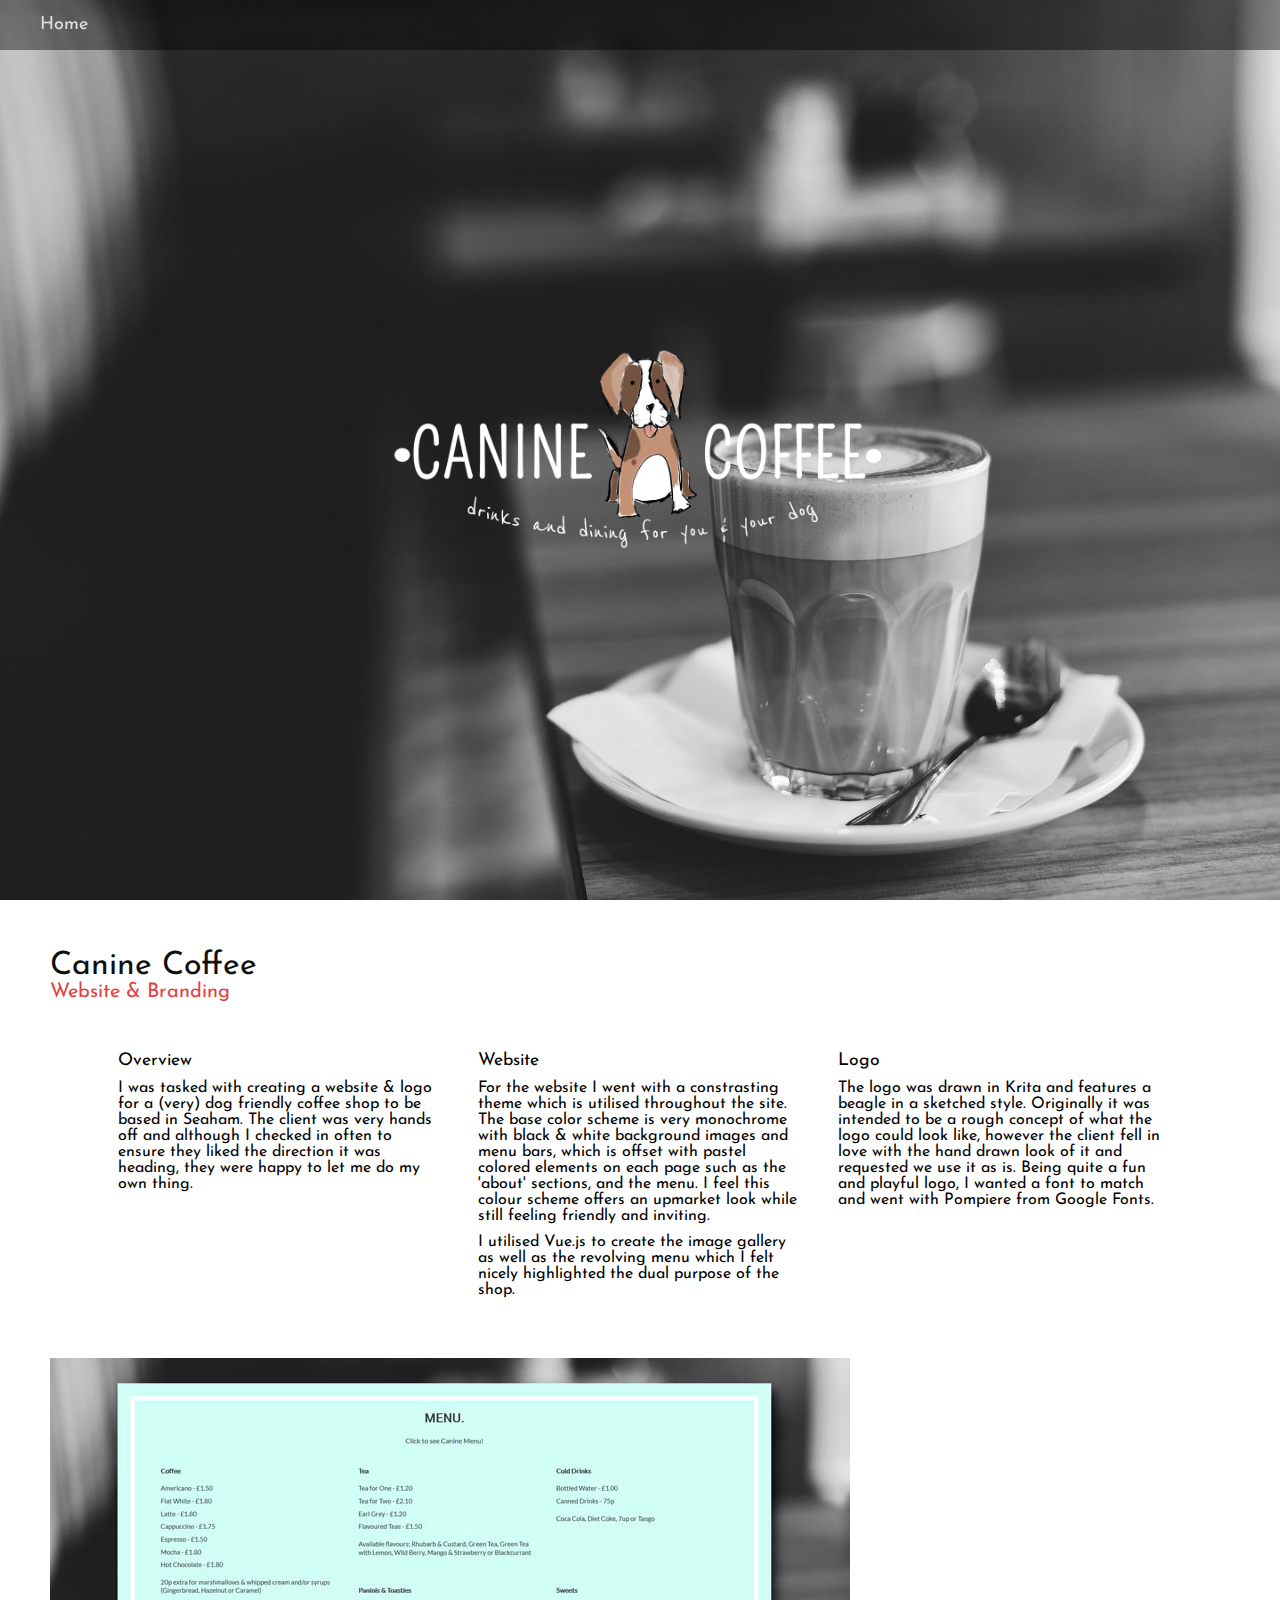
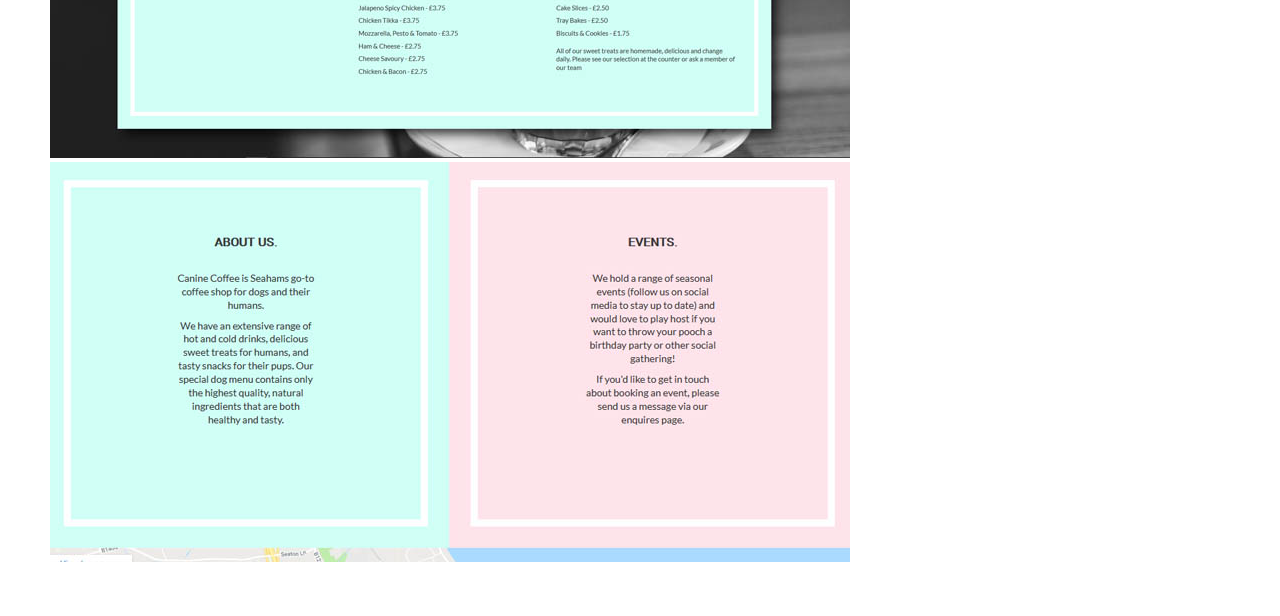
==== cc-info.html @ cc007425 "first commit completed" ====
<!DOCTYPE html>
<html>

<head>
  <title>Sean Nattress | Front End Dev</title>
  <link rel="stylesheet" type="text/css" href="css/reset.css">
  <link rel="stylesheet" type="text/css" href="css/style2.css">
  <link href="https://fonts.googleapis.com/css?family=Josefin+Sans|Oleo+Script" rel="stylesheet"> 
  <link rel="stylesheet" href="https://use.fontawesome.com/releases/v5.0.13/css/all.css" integrity="sha384-DNOHZ68U8hZfKXOrtjWvjxusGo9WQnrNx2sqG0tfsghAvtVlRW3tvkXWZh58N9jp" crossorigin="anonymous">
</head>

<body>
  <div class="paralax">
      <nav class="navbar">
        <span id="navbar-toggle">
          <i class="fas fa-bars"></i>
        </span>
        <ul class="main-nav">
          <li><a href="index.html" class="nav-links">Home</a></li>
        </ul>
      </nav>
    <img src="img/cc_banner_white.png" class="logo">
  </div>

  <div class="grid">
    <h1 class="header">Canine Coffee</h1>
    <h2 class="sub-header">Website & Branding</h2>
    <div class="intro">
        <div class="intro_section">
            <h3>Overview</h3>
            <p>I was tasked with creating a website & logo for a (very) dog friendly coffee shop to be based in Seaham. The client was very hands off and although I checked in often to ensure they liked the direction it was heading, they were happy to let me do my own thing.</p>
        </div>
        <div class="intro_section">
                <h3>Website</h3>
                <p>For the website I went with a constrasting theme which is utilised throughout the site. The base color scheme is very monochrome with black & white background images and menu bars, which is offset with pastel colored elements on each page such as the 'about' sections, and the menu. I feel this colour scheme offers an upmarket look while still feeling friendly and inviting.</p>
                <p>I utilised Vue.js to create the image gallery as well as the revolving menu which I felt nicely highlighted the dual purpose of the shop.</p>
            </div>
        <div class="intro_section">
            <h3>Logo</h3>
            <p>The logo was drawn in Krita and features a beagle in a sketched style. Originally it was intended to be a rough concept of what the logo could look like, however the client fell in love with the hand drawn look of it and requested we use it as is. Being quite a fun and playful logo, I wanted a font to match and went with Pompiere from Google Fonts.</p>
        </div>
    </div>
    <div class="images">
            <img src="img/cc-snippet1.jpg">
            <img src="img/cc-snippet2.jpg">
        </div>
  </div>
<script src="javascript/scripts.js"></script>
</body>
</html>
---- css/style2.css ----
* {
  box-sizing: border-box;
  padding: 0;
  margin: 0;
 }

 body {
   font-family:  'Josefin Sans', sans-serif;
   max-width: 1800px;
   width: 100%;
   margin: 0 auto;
 }

/* navbar */
/* mobile */

.nav-links,
#logo {
  text-decoration: none;
  color: rgba(255, 255, 255, 0.8);
}

.navbar {
  font-size: 18px;
  padding-bottom: 10px;
  position: relative;
  top: 0;
  background-color: rgba(0, 0, 0, 0);
}

.main-nav {
  list-style-type: none;
  display: none;
  flex-direction: column;
  background-color: rgba(0, 0, 0, 0.616);
}

.main-nav li {
  text-align: center;
  margin: 15px auto;
}

.main-nav li:first-of-type {
  margin-top: 50px;
}

#logo {
  display: inline-block;
  font-size: 22px;
  margin-top: 10px;
  margin-left: 20px;
}

#navbar-toggle {
  position: absolute;
  top: 10px;
  left: 50%;
  transform: translateX(-50%);

  cursor: pointer;
  color: rgba(255,255,255,0.8);
  font-size: 24px;
}

/* desktop */

@media all and (min-width: 768px) {

  #navbar-toggle {
    display: none;
  }

  .navbar {
  display: flex;
  position: fixed;
  background-color: rgba(0, 0, 0, 0.418);
  width: 100%;
  max-width: 1800px;
  justify-content: space-between;
  padding-bottom: 0px;
  height: 50px;
  align-items: center;
  z-index: 10;
 }

 .main-nav {
  display: flex !important;
  margin-right: 80px;
  flex-direction: row;
  justify-content: flex-end;
  background-color: rgba(0, 0, 0, 0);
 }

 .main-nav li {
  margin: 0;
 }

 .main-nav li:first-of-type {
  margin-top: 0px;
}

 .nav-links {
  margin-left: 40px;
 }

 #logo {
   margin-top: 0;
 }

 #logo:hover,
 .nav-links:hover {
  color: rgba(255,255,255,1);
  cursor: pointer;
 }
}


/* Paralax Background */

.paralax {
  position: relative;
  background-image: url('../img/coffee_bw.jpg');
  height: 100vh;
  max-width: 1800px;
  margin: 0 auto;
  background-attachment: fixed;
  background-position: center;
  background-repeat: no-repeat;
  background-size: cover;
}

.logo {
  max-width: 500px;
  width:80%;
  position: absolute;
  top: 50%; left: 50%;
  transform: translate(-50%, -50%);
}

/* tiles & overlays */

.grid {
    padding: 50px;
}

.header {
    font-size: 2em;
    color: rgb(15, 15, 15);
}

.sub-header {
    font-size: 1.25em;
    color: rgb(228, 66, 66);
}

.intro {
    display: flex;
    flex-direction: column;
    margin: 50px;
    justify-content: flex-start;
}

.intro_section {
    width: 100%;
    margin: 0 auto;
}

@media all and (min-width: 768px) {

    .intro {
        flex-direction: row;
    }
    
    .intro_section {
        width: 30%;
    }
}

.intro_section h3 {
    font-size: 1.1em;
}

.intro_section p,
.intro_section h3 {
    margin-bottom: 10px;
}
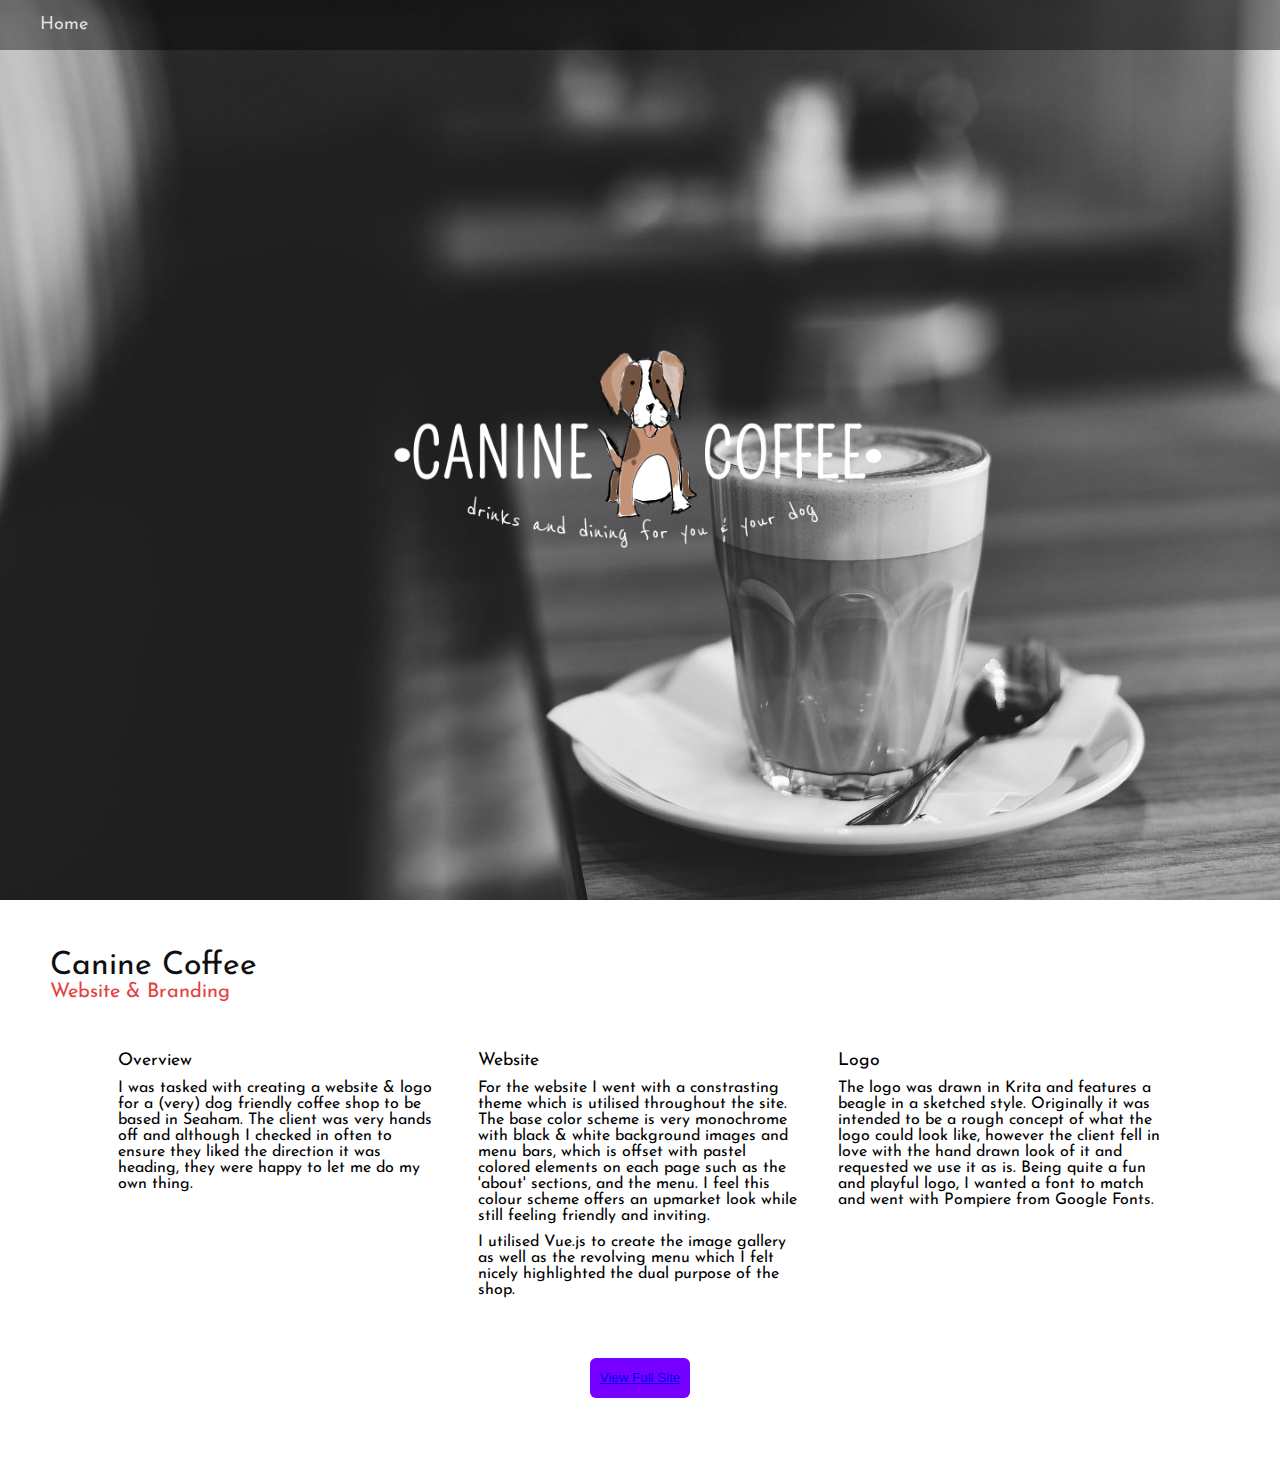
==== commit 12c0a426: "minor adjustments" ====
--- a/cc-info.html
+++ b/cc-info.html
@@ -40,11 +40,7 @@
             <p>The logo was drawn in Krita and features a beagle in a sketched style. Originally it was intended to be a rough concept of what the logo could look like, however the client fell in love with the hand drawn look of it and requested we use it as is. Being quite a fun and playful logo, I wanted a font to match and went with Pompiere from Google Fonts.</p>
         </div>
     </div>
-    <div class="images">
-            <img src="img/cc-snippet1.jpg">
-            <img src="img/cc-snippet2.jpg">
-        </div>
-  </div>
+    <button><a href="https://www.caninecoffee.co.uk/">View Full Site</a></button>
 <script src="javascript/scripts.js"></script>
 </body>
 </html>
--- a/css/style2.css
+++ b/css/style2.css
@@ -137,7 +137,7 @@
   transform: translate(-50%, -50%);
 }
 
-/* tiles & overlays */
+/* styles */
 
 .grid {
     padding: 50px;
@@ -183,4 +183,22 @@
 .intro_section p,
 .intro_section h3 {
     margin-bottom: 10px;
-}+}
+
+button {
+    display: block;
+    width: 100px;
+    height: 40px;
+    margin: 10px auto;
+    padding: 5px;
+    border: none;
+    border-radius: 6px;
+    color: rgb(255, 255, 255);
+    background-color: rgb(119, 0, 255);
+  }
+  
+  button:hover,
+  button:active {
+    cursor: pointer;
+    background-color: rgb(73, 106, 252);
+  }